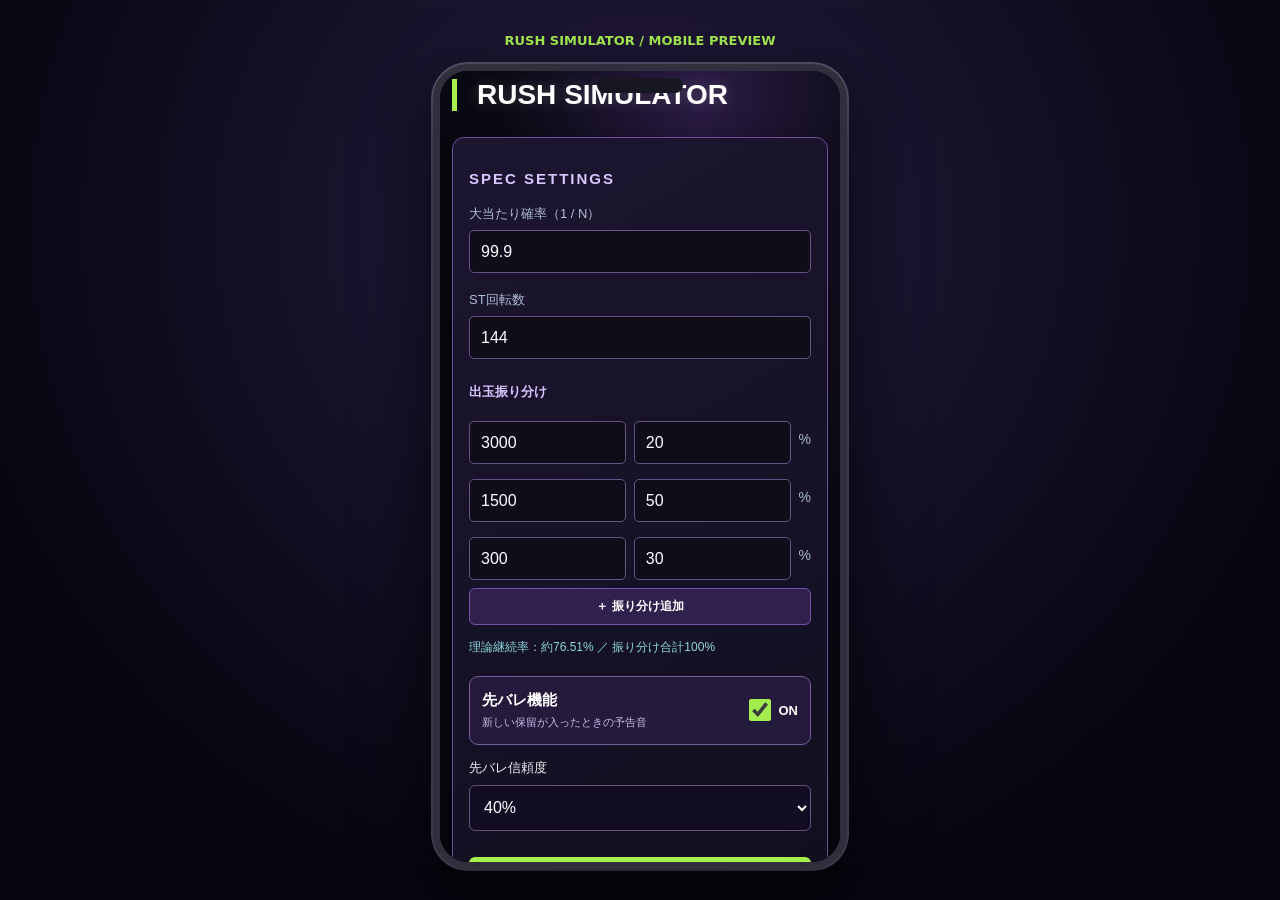
==== index.html @ 8d6b0a37 "Add files via upload" ====
<!doctype html><html lang="ja"><head><meta charset="UTF-8"><meta name="viewport" content="width=device-width,initial-scale=1"><title>RUSH SIMULATOR | スマホプレビュー</title><style>
*{box-sizing:border-box}html,body{margin:0;min-height:100%;background:radial-gradient(circle at 50% 25%,#251b40,#070610 75%);color:#e9e1ff;font-family:system-ui,-apple-system,sans-serif}
.preview-page{min-height:100dvh;display:flex;align-items:center;justify-content:center;flex-direction:column;padding:16px;gap:12px}
.preview-info{font-size:13px;color:#c4b1e5;text-align:center;line-height:1.6}.preview-info strong{color:#a9f254}
.phone{width:414px;max-width:calc(100vw - 24px);height:min(844px,calc(100dvh - 95px));min-height:460px;border:7px solid #30303c;border-radius:35px;background:#080711;box-shadow:0 25px 75px #000b,0 0 0 2px #5c5872;overflow:hidden;position:relative}
.phone:before{content:'';position:absolute;z-index:3;top:7px;left:50%;transform:translateX(-50%);width:86px;height:15px;background:#171722;border-radius:12px;pointer-events:none}
.phone iframe{display:block;width:100%;height:100%;border:0;background:#080711}
@media(max-width:600px){.preview-page{display:none}}
</style><script>if(window.matchMedia('(max-width:600px)').matches){location.replace('app.html');}</script></head><body><div class="preview-page"><div class="preview-info"><strong>RUSH SIMULATOR / MOBILE PREVIEW</strong><br></div><div class="phone"><iframe title="スマホサイズのRUSH SIMULATOR" src="app.html" allow="autoplay; fullscreen" loading="eager"></iframe></div></div></body></html>
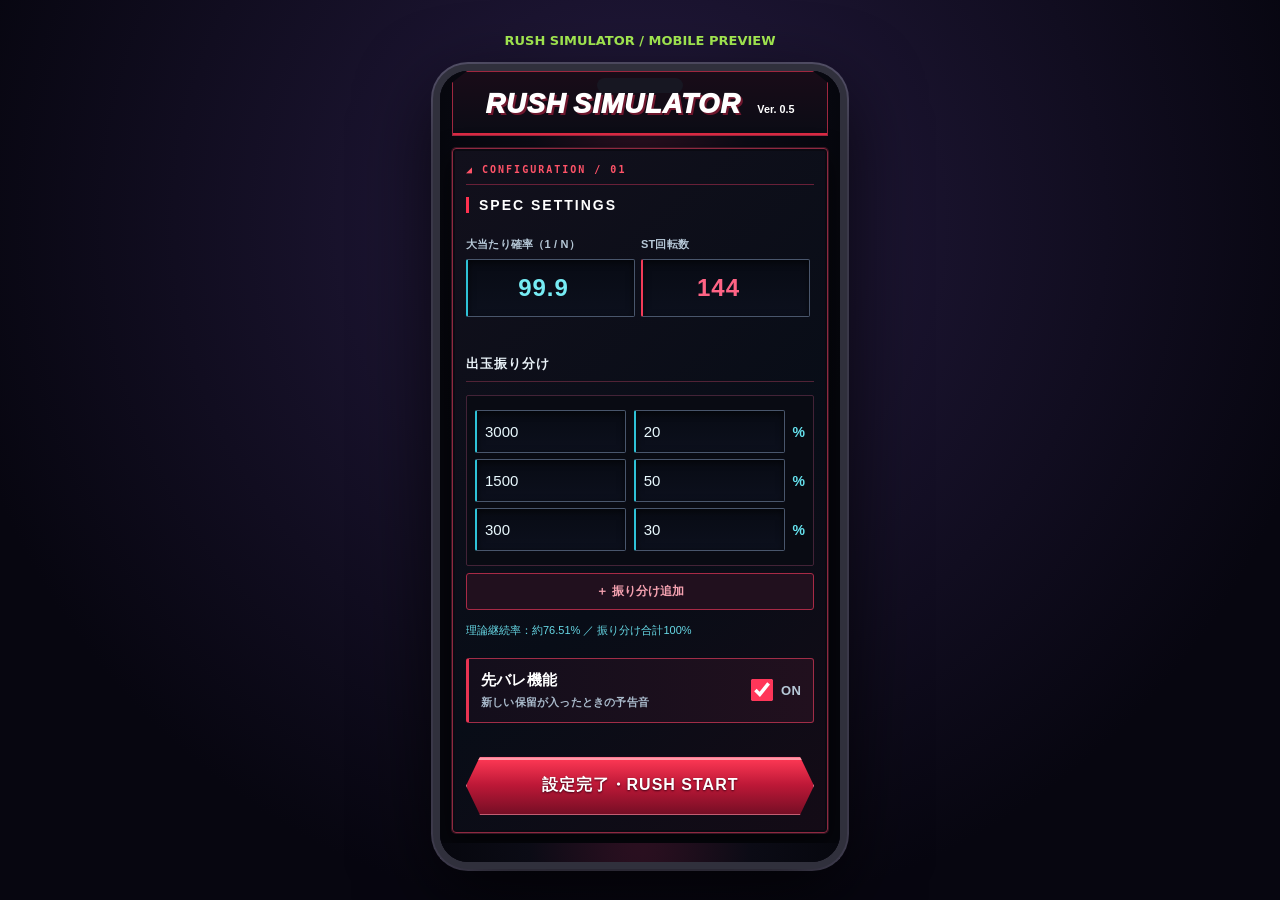
==== commit 9871bed2: "Add files via upload" ====
--- a/index.html
+++ b/index.html
@@ -1,4 +1,4 @@
-<!doctype html><html lang="ja"><head><meta charset="UTF-8"><meta name="viewport" content="width=device-width,initial-scale=1"><title>RUSH SIMULATOR | スマホプレビュー</title><style>
+<!doctype html><html lang="ja"><head><meta charset="UTF-8"><meta name="viewport" content="width=device-width,initial-scale=1"><title>RUSH SIMULATOR Ver. 0.5 | スマホプレビュー</title><style>
 *{box-sizing:border-box}html,body{margin:0;min-height:100%;background:radial-gradient(circle at 50% 25%,#251b40,#070610 75%);color:#e9e1ff;font-family:system-ui,-apple-system,sans-serif}
 .preview-page{min-height:100dvh;display:flex;align-items:center;justify-content:center;flex-direction:column;padding:16px;gap:12px}
 .preview-info{font-size:13px;color:#c4b1e5;text-align:center;line-height:1.6}.preview-info strong{color:#a9f254}
@@ -6,4 +6,4 @@
 .phone:before{content:'';position:absolute;z-index:3;top:7px;left:50%;transform:translateX(-50%);width:86px;height:15px;background:#171722;border-radius:12px;pointer-events:none}
 .phone iframe{display:block;width:100%;height:100%;border:0;background:#080711}
 @media(max-width:600px){.preview-page{display:none}}
-</style><script>if(window.matchMedia('(max-width:600px)').matches){location.replace('app.html');}</script></head><body><div class="preview-page"><div class="preview-info"><strong>RUSH SIMULATOR / MOBILE PREVIEW</strong><br></div><div class="phone"><iframe title="スマホサイズのRUSH SIMULATOR" src="app.html" allow="autoplay; fullscreen" loading="eager"></iframe></div></div></body></html>+</style><script>if(window.matchMedia('(max-width:600px)').matches){location.replace('app.html?v=87-gray-special');}</script></head><body><div class="preview-page"><div class="preview-info"><strong>RUSH SIMULATOR / MOBILE PREVIEW</strong><br></div><div class="phone"><iframe title="スマホサイズのRUSH SIMULATOR" src="app.html?v=87-gray-special" allow="autoplay; fullscreen" loading="eager"></iframe></div></div></body></html>
